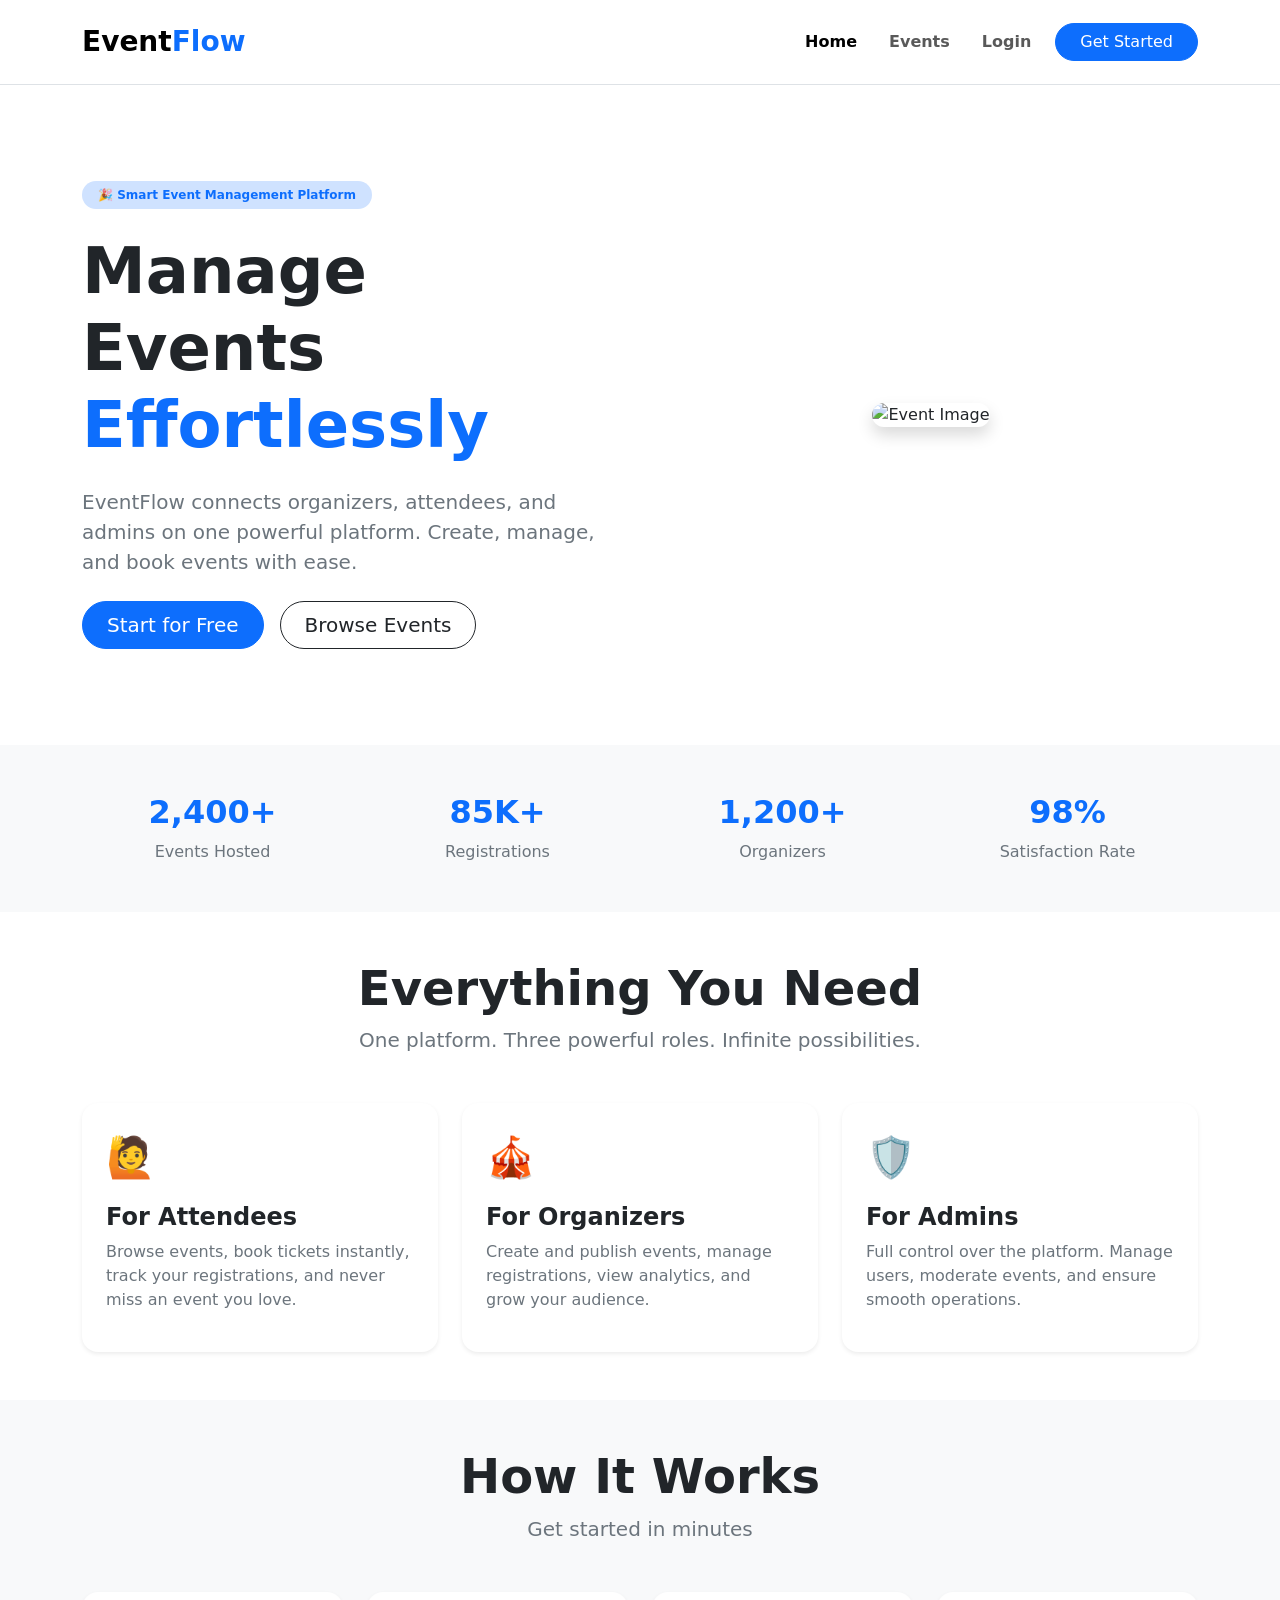
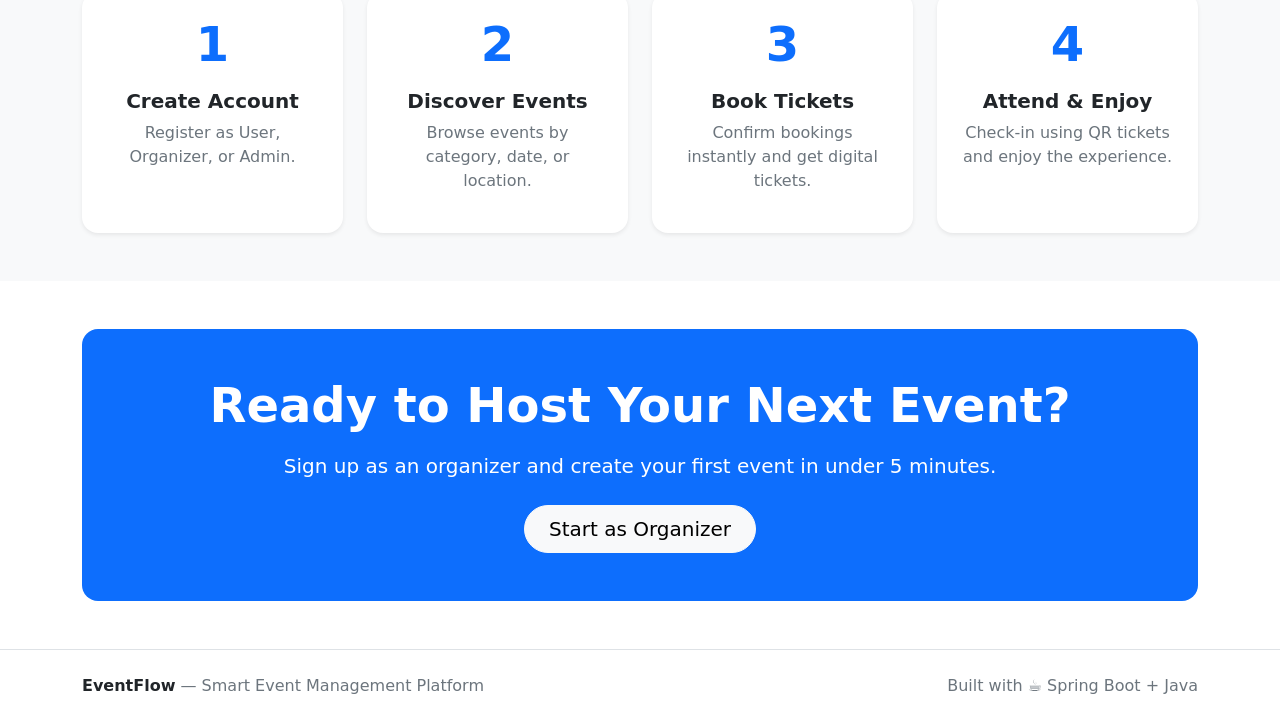
==== src/main/resources/static/index.html @ 75728e88 "Homepage created" ====
<!DOCTYPE html>
<html lang="en">
<head>
  <meta charset="UTF-8" />
  <meta name="viewport" content="width=device-width, initial-scale=1.0"/>
  <title>EventFlow - Home</title>

  <!-- Bootstrap -->
  <link href="https://cdn.jsdelivr.net/npm/bootstrap@5.3.3/dist/css/bootstrap.min.css" rel="stylesheet">

  <!-- Google Fonts -->
  <link href="https://fonts.googleapis.com/css2?family=Syne:wght@400;600;700;800&family=DM+Sans:wght@300;400;500;700&display=swap" rel="stylesheet">

</head>
<body>

<!-- ================= NAVBAR ================= -->
<nav class="navbar navbar-expand-lg bg-white border-bottom py-3">
  <div class="container">

    <!-- Logo -->
    <a class="navbar-brand fw-bold fs-3" href="#">
      Event<span class="text-primary">Flow</span>
    </a>

    <!-- Mobile Toggle -->
    <button class="navbar-toggler" type="button" data-bs-toggle="collapse" data-bs-target="#mainNavbar">
      <span class="navbar-toggler-icon"></span>
    </button>

    <!-- Nav Links -->
    <div class="collapse navbar-collapse" id="mainNavbar">
      <ul class="navbar-nav ms-auto align-items-lg-center gap-lg-3">

        <li class="nav-item">
          <a class="nav-link active fw-semibold" href="#">Home</a>
        </li>

        <li class="nav-item">
          <a class="nav-link fw-semibold" href="#">Events</a>
        </li>

        <li class="nav-item">
          <a class="nav-link fw-semibold" href="login.html">Login</a>
        </li>

        <li class="nav-item">
          <a class="btn btn-primary px-4 rounded-pill" href="register.html">
            Get Started
          </a>
        </li>

      </ul>
    </div>

  </div>
</nav>

<!-- ================= HERO SECTION ================= -->
<section class="py-5">
  <div class="container py-lg-5">

    <div class="row align-items-center g-5">

      <!-- Left Content -->
      <div class="col-lg-6">

        <span class="badge bg-primary-subtle text-primary px-3 py-2 rounded-pill mb-4">
          🎉 Smart Event Management Platform
        </span>

        <h1 class="display-3 fw-bold mb-4">
          Manage Events <br>
          <span class="text-primary">Effortlessly</span>
        </h1>

        <p class="text-secondary fs-5 mb-4">
          EventFlow connects organizers, attendees, and admins on one powerful platform.
          Create, manage, and book events with ease.
        </p>

        <div class="d-flex flex-wrap gap-3">
          <a href="#" class="btn btn-primary btn-lg px-4 rounded-pill">
            Start for Free
          </a>

          <a href="#" class="btn btn-outline-dark btn-lg px-4 rounded-pill">
            Browse Events
          </a>
        </div>

      </div>

      <!-- Right Image -->
      <div class="col-lg-6 text-center">

        <img
          src="https://images.unsplash.com/photo-1511578314322-379afb476865?q=80&w=1200&auto=format&fit=crop"
          class="img-fluid rounded-4 shadow"
          alt="Event Image"
        >

      </div>

    </div>

  </div>
</section>

<!-- ================= STATS SECTION ================= -->
<section class="py-5 bg-light">
  <div class="container">

    <div class="row text-center g-4">

      <div class="col-6 col-lg-3">
        <h2 class="fw-bold text-primary">2,400+</h2>
        <p class="text-secondary mb-0">Events Hosted</p>
      </div>

      <div class="col-6 col-lg-3">
        <h2 class="fw-bold text-primary">85K+</h2>
        <p class="text-secondary mb-0">Registrations</p>
      </div>

      <div class="col-6 col-lg-3">
        <h2 class="fw-bold text-primary">1,200+</h2>
        <p class="text-secondary mb-0">Organizers</p>
      </div>

      <div class="col-6 col-lg-3">
        <h2 class="fw-bold text-primary">98%</h2>
        <p class="text-secondary mb-0">Satisfaction Rate</p>
      </div>

    </div>

  </div>
</section>

<!-- ================= FEATURES SECTION ================= -->
<section class="py-5">
  <div class="container">

    <!-- Heading -->
    <div class="text-center mb-5">

      <h2 class="fw-bold display-5">
        Everything You Need
      </h2>

      <p class="text-secondary fs-5">
        One platform. Three powerful roles. Infinite possibilities.
      </p>

    </div>

    <!-- Cards -->
    <div class="row g-4">

      <!-- Card -->
      <div class="col-md-6 col-lg-4">
        <div class="card border-0 shadow-sm rounded-4 h-100">
          <div class="card-body p-4">

            <div class="fs-1 mb-3">🙋</div>

            <h4 class="fw-bold">
              For Attendees
            </h4>

            <p class="text-secondary">
              Browse events, book tickets instantly, track your registrations,
              and never miss an event you love.
            </p>

          </div>
        </div>
      </div>

      <!-- Card -->
      <div class="col-md-6 col-lg-4">
        <div class="card border-0 shadow-sm rounded-4 h-100">
          <div class="card-body p-4">

            <div class="fs-1 mb-3">🎪</div>

            <h4 class="fw-bold">
              For Organizers
            </h4>

            <p class="text-secondary">
              Create and publish events, manage registrations,
              view analytics, and grow your audience.
            </p>

          </div>
        </div>
      </div>

      <!-- Card -->
      <div class="col-md-6 col-lg-4">
        <div class="card border-0 shadow-sm rounded-4 h-100">
          <div class="card-body p-4">

            <div class="fs-1 mb-3">🛡️</div>

            <h4 class="fw-bold">
              For Admins
            </h4>

            <p class="text-secondary">
              Full control over the platform. Manage users,
              moderate events, and ensure smooth operations.
            </p>

          </div>
        </div>
      </div>

    </div>

  </div>
</section>

<!-- ================= HOW IT WORKS ================= -->
<section class="py-5 bg-light">
  <div class="container">

    <!-- Heading -->
    <div class="text-center mb-5">

      <h2 class="fw-bold display-5">
        How It Works
      </h2>

      <p class="text-secondary fs-5">
        Get started in minutes
      </p>

    </div>

    <div class="row g-4">

      <!-- Step -->
      <div class="col-md-6 col-lg-3">
        <div class="card border-0 shadow-sm rounded-4 h-100 text-center">
          <div class="card-body p-4">

            <div class="display-5 fw-bold text-primary mb-3">1</div>

            <h5 class="fw-bold">
              Create Account
            </h5>

            <p class="text-secondary">
              Register as User, Organizer, or Admin.
            </p>

          </div>
        </div>
      </div>

      <!-- Step -->
      <div class="col-md-6 col-lg-3">
        <div class="card border-0 shadow-sm rounded-4 h-100 text-center">
          <div class="card-body p-4">

            <div class="display-5 fw-bold text-primary mb-3">2</div>

            <h5 class="fw-bold">
              Discover Events
            </h5>

            <p class="text-secondary">
              Browse events by category, date, or location.
            </p>

          </div>
        </div>
      </div>

      <!-- Step -->
      <div class="col-md-6 col-lg-3">
        <div class="card border-0 shadow-sm rounded-4 h-100 text-center">
          <div class="card-body p-4">

            <div class="display-5 fw-bold text-primary mb-3">3</div>

            <h5 class="fw-bold">
              Book Tickets
            </h5>

            <p class="text-secondary">
              Confirm bookings instantly and get digital tickets.
            </p>

          </div>
        </div>
      </div>

      <!-- Step -->
      <div class="col-md-6 col-lg-3">
        <div class="card border-0 shadow-sm rounded-4 h-100 text-center">
          <div class="card-body p-4">

            <div class="display-5 fw-bold text-primary mb-3">4</div>

            <h5 class="fw-bold">
              Attend & Enjoy
            </h5>

            <p class="text-secondary">
              Check-in using QR tickets and enjoy the experience.
            </p>

          </div>
        </div>
      </div>

    </div>

  </div>
</section>

<!-- ================= CTA SECTION ================= -->
<section class="py-5">
  <div class="container">

    <div class="bg-primary text-white rounded-4 p-5 text-center">

      <h2 class="fw-bold display-5 mb-3">
        Ready to Host Your Next Event?
      </h2>

      <p class="fs-5 mb-4">
        Sign up as an organizer and create your first event in under 5 minutes.
      </p>

      <a href="#" class="btn btn-light btn-lg rounded-pill px-4">
        Start as Organizer
      </a>

    </div>

  </div>
</section>

<!-- ================= FOOTER ================= -->
<footer class="py-4 border-top">
  <div class="container">

    <div class="d-flex flex-column flex-lg-row justify-content-between align-items-center gap-3">

      <div class="text-secondary">
        <strong class="text-dark">EventFlow</strong> — Smart Event Management Platform
      </div>

      <div class="text-secondary">
        Built with ☕ Spring Boot + Java
      </div>

    </div>

  </div>
</footer>

<!-- Bootstrap JS -->
<script src="https://cdn.jsdelivr.net/npm/bootstrap@5.3.3/dist/js/bootstrap.bundle.min.js"></script>

</body>
</html>
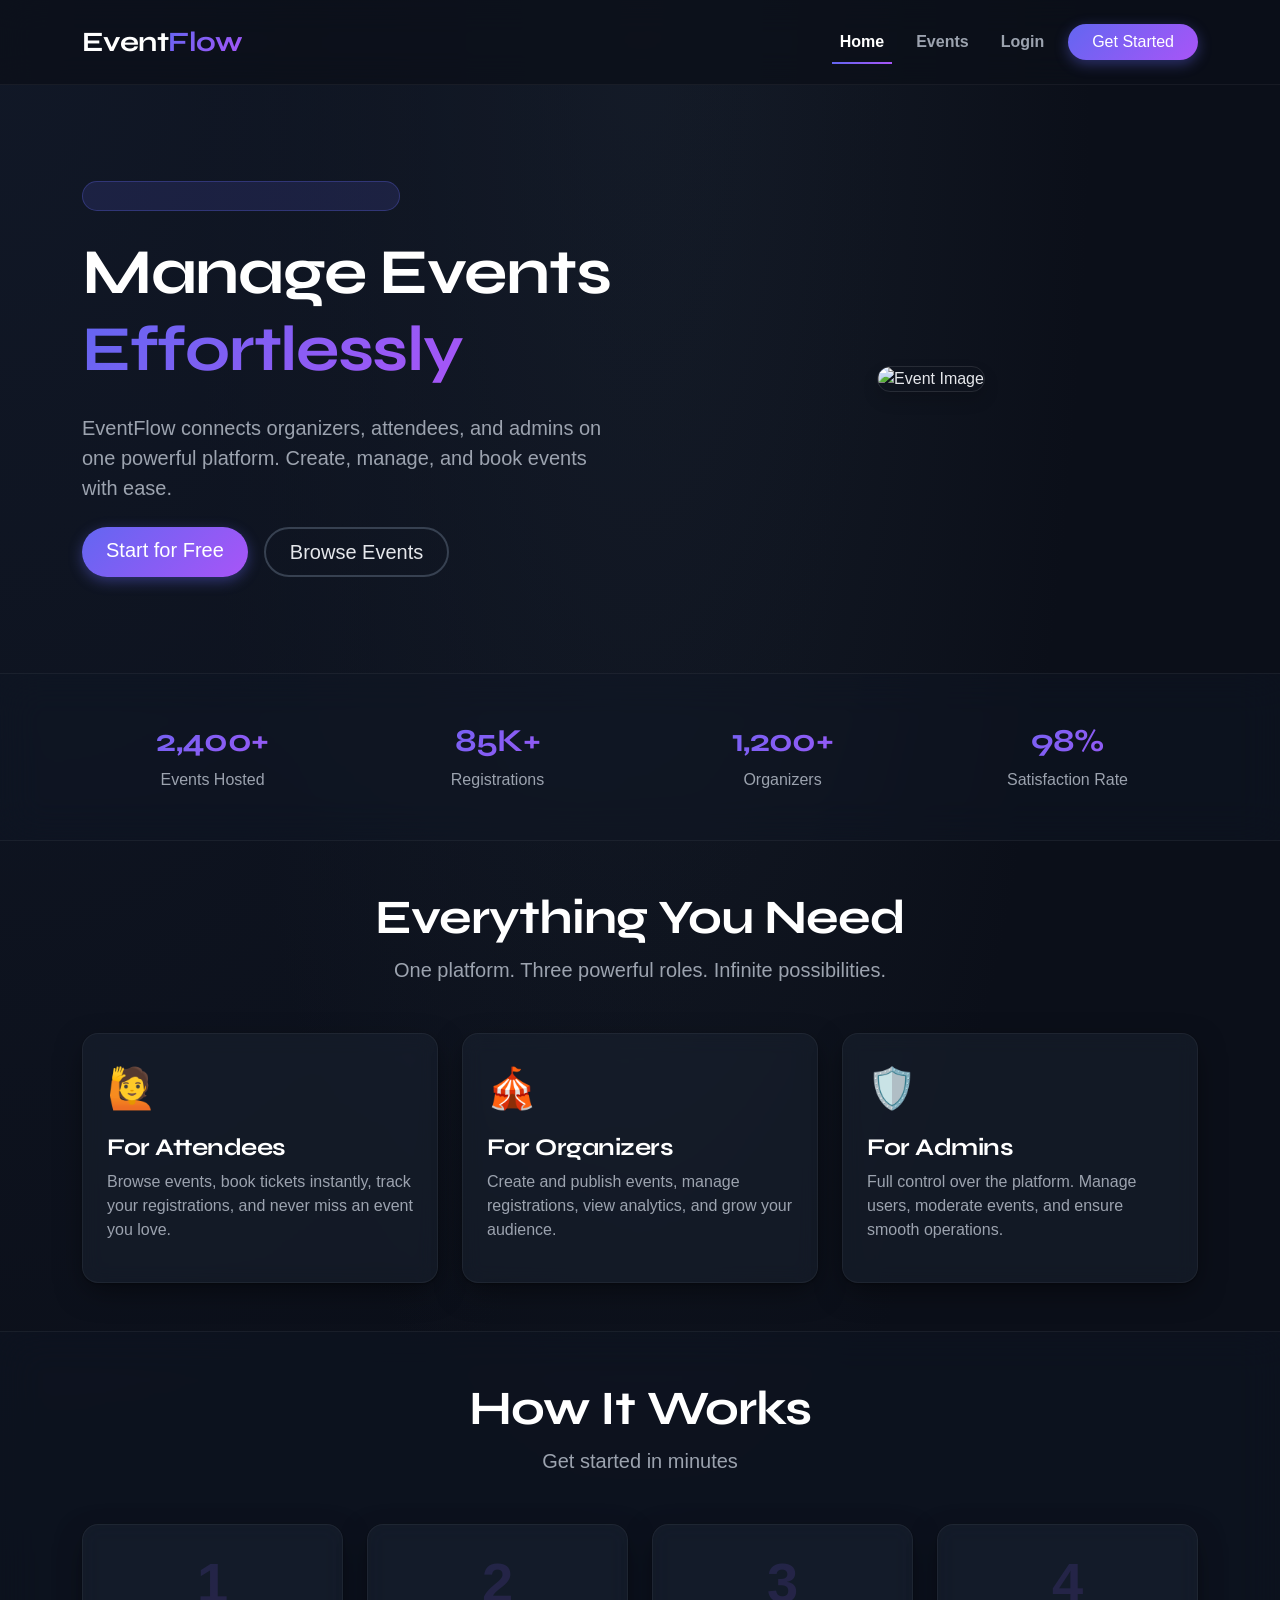
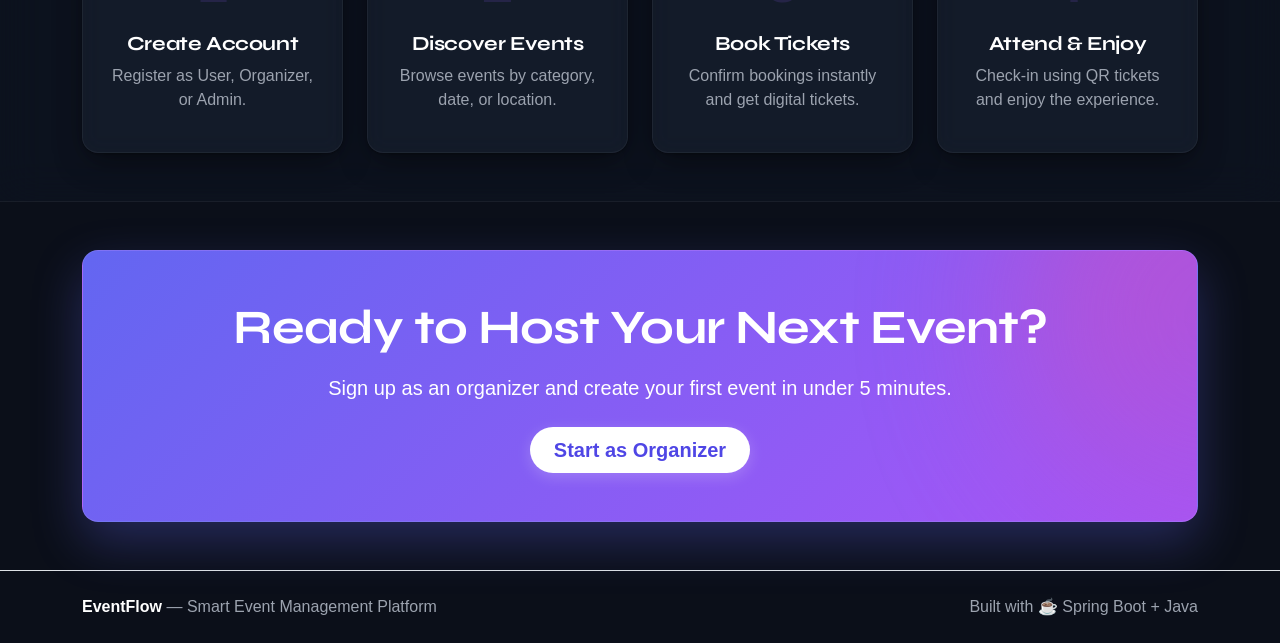
==== commit 8a6b1a19: "update" ====
--- a/src/main/resources/static/index.html
+++ b/src/main/resources/static/index.html
@@ -11,7 +11,292 @@
   <!-- Google Fonts -->
   <link href="https://fonts.googleapis.com/css2?family=Syne:wght@400;600;700;800&family=DM+Sans:wght@300;400;500;700&display=swap" rel="stylesheet">
 
+  <style>
+    :root {
+      /* Vibrant Dark Theme Gradients */
+      --primary-gradient: linear-gradient(135deg, #6366F1 0%, #A855F7 100%);
+      --accent-gradient: linear-gradient(135deg, #EC4899 0%, #8B5CF6 100%);
+      /* Premium Dark Mesh Background */
+      --bg-light-mesh: radial-gradient(at 0% 0%, rgba(17, 24, 39, 1) 0, transparent 50%), radial-gradient(at 50% 0%, rgba(31, 41, 55, 0.5) 0, transparent 50%), #0B0F19;
+      --card-shadow: 0 10px 30px -5px rgba(0, 0, 0, 0.5), 0 1px 3px 0 rgba(0, 0, 0, 0.3);
+      --hover-shadow: 0 20px 40px -5px rgba(99, 102, 241, 0.25);
+    }
+
+    /* Global Smooth Scrolling and Core Changes */
+    html {
+      scroll-behavior: smooth;
+    }
+
+    body {
+      font-family: 'Plus Jakarta Sans', sans-serif;
+      background: var(--bg-light-mesh);
+      overflow-x: hidden;
+      color: #E5E7EB; /* Light grey text for readability */
+    }
+
+    h1, h2, h3, h4, h5, .navbar-brand {
+      font-family: 'Syne', sans-serif;
+      letter-spacing: -0.02em;
+      color: #FFFFFF; /* Pure white headers */
+    }
+
+    /* Text Overrides to support Dark Theme */
+    .text-dark {
+      color: #FFFFFF !important;
+    }
+    .text-secondary {
+      color: #9CA3AF !important; /* Muted text for dark mode */
+    }
+
+    /* Text Primary Gradient */
+    .text-primary {
+      background: var(--primary-gradient);
+      -webkit-background-clip: text;
+      -webkit-text-fill-color: transparent;
+    }
+
+    /* Custom Button Upgrades */
+    .btn-primary {
+      background: var(--primary-gradient) !important;
+      border: none !important;
+      box-shadow: 0 4px 14px 0 rgba(99, 102, 241, 0.4);
+      transition: all 0.4s cubic-bezier(0.16, 1, 0.3, 1) !important;
+    }
+    
+    .btn-primary:hover {
+      transform: translateY(-4px);
+      box-shadow: 0 8px 25px 0 rgba(99, 102, 241, 0.6);
+    }
+
+    .btn-outline-dark {
+      border: 2px solid #374151 !important;
+      color: #E5E7EB !important;
+      transition: all 0.4s cubic-bezier(0.16, 1, 0.3, 1) !important;
+    }
+
+    .btn-outline-dark:hover {
+      background-color: #ffffff !important;
+      color: #0B0F19 !important;
+      border-color: #ffffff !important;
+      transform: translateY(-4px);
+    }
+
+    /* Premium Dark Navbar */
+    .navbar {
+      backdrop-filter: blur(16px);
+      -webkit-backdrop-filter: blur(16px);
+      background: rgba(11, 15, 25, 0.75) !important;
+      border-bottom: 1px solid rgba(255, 255, 255, 0.05) !important;
+      position: sticky;
+      top: 0;
+      z-index: 1050;
+    }
+    
+    .navbar-brand {
+      color: #FFFFFF !important;
+    }
+
+    .nav-link {
+      position: relative;
+      color: #9CA3AF !important;
+      transition: color 0.3s ease;
+    }
+
+    .nav-link.active, .nav-link:hover {
+      color: #FFFFFF !important;
+    }
+    
+    .nav-link::after {
+      content: '';
+      position: absolute;
+      width: 0;
+      height: 2px;
+      bottom: -2px;
+      left: 0;
+      background: var(--primary-gradient);
+      transition: width 0.3s ease;
+    }
+    
+    .nav-link:hover::after, .nav-link.active::after {
+      width: 100%;
+    }
+
+    /* Badge Upgrade */
+    .bg-primary-subtle {
+      background: rgba(99, 102, 241, 0.15) !important;
+      border: 1px solid rgba(99, 102, 241, 0.3);
+      letter-spacing: 0.05em;
+      text-transform: uppercase;
+      font-size: 0.75rem !important;
+      font-weight: 700 !important;
+    }
+
+    /* Hero Image Animation */
+    .hero-img-container {
+      position: relative;
+    }
+    
+    .hero-img-container::before {
+      content: '';
+      position: absolute;
+      width: 100%;
+      height: 100%;
+      top: 20px;
+      left: 20px;
+      background: var(--accent-gradient);
+      border-radius: 1.5rem;
+      z-index: -1;
+      opacity: 0.25;
+      filter: blur(20px);
+    }
+
+    .img-fluid.rounded-4 {
+      transition: transform 0.6s cubic-bezier(0.16, 1, 0.3, 1);
+      border: 1px solid rgba(255, 255, 255, 0.1);
+    }
+    
+    .img-fluid.rounded-4:hover {
+      transform: scale(1.03) rotate(0.5deg);
+    }
+
+    /* Glassmorphism Sections & Stats Cards */
+    .bg-light {
+      background: rgba(17, 24, 39, 0.4) !important;
+      backdrop-filter: blur(20px);
+      -webkit-backdrop-filter: blur(20px);
+      border-top: 1px solid rgba(255, 255, 255, 0.05) !important;
+      border-bottom: 1px solid rgba(255, 255, 255, 0.05) !important;
+    }
+
+    .stats-box {
+      padding: 1.5rem;
+      border-radius: 1rem;
+      background: rgba(255, 255, 255, 0.03);
+      border: 1px solid rgba(255, 255, 255, 0.05);
+      transition: all 0.4s cubic-bezier(0.16, 1, 0.3, 1);
+    }
+    
+    .stats-box:hover {
+      background: rgba(255, 255, 255, 0.07);
+      transform: translateY(-5px);
+      box-shadow: var(--card-shadow);
+      border-color: rgba(99, 102, 241, 0.3);
+    }
+
+    /* Feature & Step Cards Upgrade */
+    .card.border-0.shadow-sm {
+      background: rgba(31, 41, 55, 0.4) !important;
+      backdrop-filter: blur(10px);
+      border: 1px solid rgba(255, 255, 255, 0.05) !important;
+      box-shadow: var(--card-shadow) !important;
+      transition: all 0.5s cubic-bezier(0.16, 1, 0.3, 1);
+    }
+
+    .card.border-0.shadow-sm .bg-light {
+      background: rgba(255, 255, 255, 0.05) !important;
+      border: none !important;
+    }
+
+    .card.border-0.shadow-sm:hover {
+      transform: translateY(-12px);
+      box-shadow: var(--hover-shadow) !important;
+      border-color: rgba(99, 102, 241, 0.4) !important;
+      background: rgba(31, 41, 55, 0.7) !important;
+    }
+
+    /* Emoji / Icons Floating Animation */
+    .fs-1 {
+      display: inline-block;
+      transition: transform 0.4s cubic-bezier(0.16, 1, 0.3, 1);
+    }
+    
+    .card:hover .fs-1 {
+      transform: scale(1.25) rotate(-8deg);
+    }
+
+    /* How it works Steps */
+    .display-5.text-primary {
+      font-size: 3.5rem;
+      font-weight: 800;
+      opacity: 0.15;
+      transition: opacity 0.4s ease;
+    }
+    
+    .card:hover .display-5.text-primary {
+      opacity: 0.8;
+    }
+
+    /* CTA Section Upgrade */
+    .bg-primary.text-white {
+      background: var(--primary-gradient) !important;
+      position: relative;
+      overflow: hidden;
+      box-shadow: 0 20px 50px rgba(99, 102, 241, 0.3);
+      border: 1px solid rgba(255, 255, 255, 0.1);
+    }
+
+    .bg-primary.text-white::before {
+      content: '';
+      position: absolute;
+      top: -50%;
+      right: -20%;
+      width: 400px;
+      height: 400px;
+      background: var(--accent-gradient);
+      border-radius: 50%;
+      z-index: 0;
+      opacity: 0.5;
+      filter: blur(80px);
+    }
+
+    .bg-primary.text-white * {
+      position: relative;
+      z-index: 1;
+    }
+
+    .btn-light {
+      background: #FFFFFF !important;
+      color: #4F46E5 !important;
+      font-weight: 600;
+      border: none !important;
+      box-shadow: 0 4px 15px rgba(255, 255, 255, 0.2);
+      transition: all 0.4s cubic-bezier(0.16, 1, 0.3, 1) !important;
+    }
+
+    .btn-light:hover {
+      transform: translateY(-4px) scale(1.03);
+      box-shadow: 0 8px 25px rgba(255, 255, 255, 0.4);
+    }
+
+    /* Premium Dark Footer */
+    footer.bg-white {
+      background: #070A12 !important;
+      border-top: 1px solid rgba(255, 255, 255, 0.05) !important;
+    }
+    footer .text-dark {
+      color: #FFFFFF !important;
+    }
+    .text-brown {
+      color: #FFA500 !important; /* Cozy glow for coffee icon */
+    }
+
+    /* Custom Premium Cyberpunk Scrollbar */
+    ::-webkit-scrollbar {
+      width: 8px;
+    }
+    ::-webkit-scrollbar-track {
+      background: #0B0F19;
+    }
+    ::-webkit-scrollbar-thumb {
+      background: linear-gradient(#6366F1, #A855F7);
+      border-radius: 20px;
+    }
+    ::-webkit-scrollbar-thumb:hover {
+      background: linear-gradient(#A855F7, #EC4899);
+    }
+  </style>
 </head>
+
 <body>
 
 <!-- ================= NAVBAR ================= -->
@@ -37,7 +322,7 @@
         </li>
 
         <li class="nav-item">
-          <a class="nav-link fw-semibold" href="#">Events</a>
+          <a class="nav-link fw-semibold" href="dashboard.html">Events</a>
         </li>
 
         <li class="nav-item">
